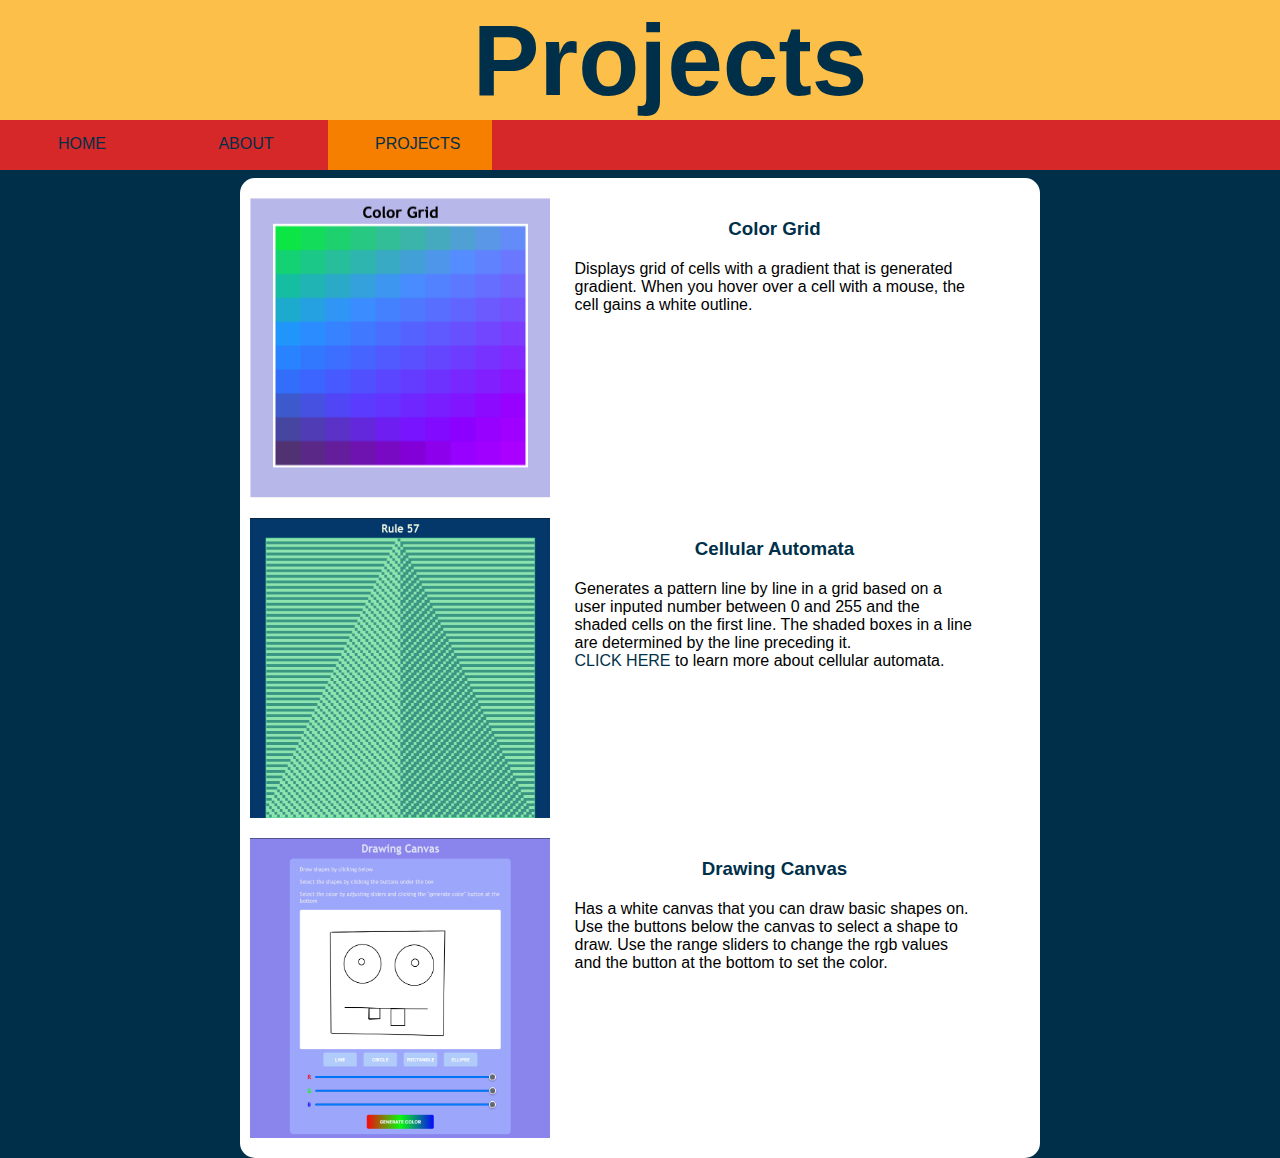
==== projects.html @ 89cf8442 "Add initial files from COSC225" ====
<!DOCTYPE html>
<html lang="en">
    <head>
        <meta charset="UTF-8">
        <title>
            Projects
        </title>
        <link rel="stylesheet" href="style.css">
    </head>
    <body>
        <header>
            <h1>Projects</h1>
            <nav>
                <ul>
                    <li ><a href="index.html">HOME</a></li>
                    <li><a href="about.html">ABOUT</a></li>
                    <li id="active-tab"><a href="projects.html">PROJECTS</a></li>
                </ul>
            </nav>
        </header>
        <div class="main project_main">
            <div class="img_container">
                <img class="project_img" src="assignment03/grid.png" alt="picture of color grid">
            </div>
            <div class="proj_description">
                <h3><a href="assignment03/index.html">Color Grid</a></h3>
                <p>
                    Displays grid of cells with a gradient that is generated gradient. 
                    When you hover over a cell with a mouse, the cell gains a white outline.
                </p>
            </div>
            <div class="img_container">
                <img class="project_img" src="assignment04/cellular_automata.png" alt="picture of cellular automata">
            </div>
            <div class="proj_description">
                <h3><a href="assignment04/index.html">Cellular Automata</a></h3>
                <p>
                    Generates a pattern line by line in a grid based on a user inputed number between 0 and 255 and the shaded cells on the first line.
                    The shaded boxes in a line are determined by the line preceding it. 
                </p>
                <p>
                    <a href="https://en.wikipedia.org/wiki/Cellular_automaton#Elementary_cellular_automata">CLICK HERE</a> to learn more about cellular automata.
                </p>
            </div>
            <div class="img_container">
                <img class="project_img" src="assignment05/drawing_canvas.png" alt="picture of drawing canvas">
            </div>
            <div class="proj_description">
                <h3><a href="assignment05/index.html">Drawing Canvas</a></h3>
                <p>
                    Has a white canvas that you can draw basic shapes on. 
                    Use the buttons below the canvas to select a shape to draw.
                    Use the range sliders to change the rgb values and the button at the bottom to set the color.
                </p>
            </div>
        </div>
    </body>
</html>
---- style.css ----
header{
    position: fixed;
    top: 0;
    left: 0;
    right: 0;
    height: 120px;
    background-color: #FCBF49;
    z-index: 2;
    font-family:'Trebuchet MS', 'Lucida Sans Unicode', 'Lucida Grande', 'Lucida Sans', Arial, sans-serif;
    color: #003049;
}

header h1{
    position:relative;
    display: inline-block;
    text-align: center;
    line-height: 120px;
    width:50%;
    margin: 0;
    margin-left: 25%;
    margin-right: 25%;
    min-width: 700px;
    font-size: 100px;
    
    
}
nav{
    display: flex;
    position:relative;
    top: 0;
    right: 0;
    left: 0;
    height:50px;
    background-color: #D62828;
}
nav ul{
    list-style-type: none;
    margin: 0;
    display: flex;
    align-items: center;
    flex-wrap: nowrap;
    padding: 0;
    width: 50%;
}
nav ul li{
    height:50px;
    display: inline-block;
    text-align: center;
    position:relative;
    padding-left: 5%;
    padding-right: 5%;
    background-color: #D62828;
    width: 100px;
}
nav a{
    position: relative;
    display: inline-block;
    padding: 15px;
    text-decoration: none;
    text-align: center;
    
}
.main{
    top: 170px;
    position: relative;
    width: 780px;
    padding: 10px;
    background-color: white;
    margin: auto;
    border-radius: 15px;
    z-index: 1;
    font-family:'Trebuchet MS', 'Lucida Sans Unicode', 'Lucida Grande', 'Lucida Sans', Arial, sans-serif;
}

.main .main-element{
    width: 600px;
    margin-left: 100px;
    margin-right: 100px;
}

.project_img{
    height: 100%;
    width: 100%;
    float: left;
}

.project_main{
    display: flex;
    flex-wrap: wrap;
}

.proj_description{
    margin: 10px;
    height: 280px;
    width:55%;
}
.proj_description h3{
    padding: 20px;
    padding-left: 25%;
    padding-right: 25%;
    width: 50%;
    position: relative;
    display: inline-block;
    text-align: center;
    margin: auto;
}
.proj_description p{
    width: 400px;
    margin: auto;
}
.main a{
    text-decoration: none;
}
.main a:hover{
    color:#F77F00; 
}

.img_container{
    height: 300px;
    width: 300px;
    margin: 10px 0px;
}
body{
    background-color:#003049;
}

a:link{
    color:#003049;
}
a:visited{
    color:#003049;
}
nav li:hover{
    background-color:  #F77F00;
}

#active-tab{
    background-color:  #F77F00;
}
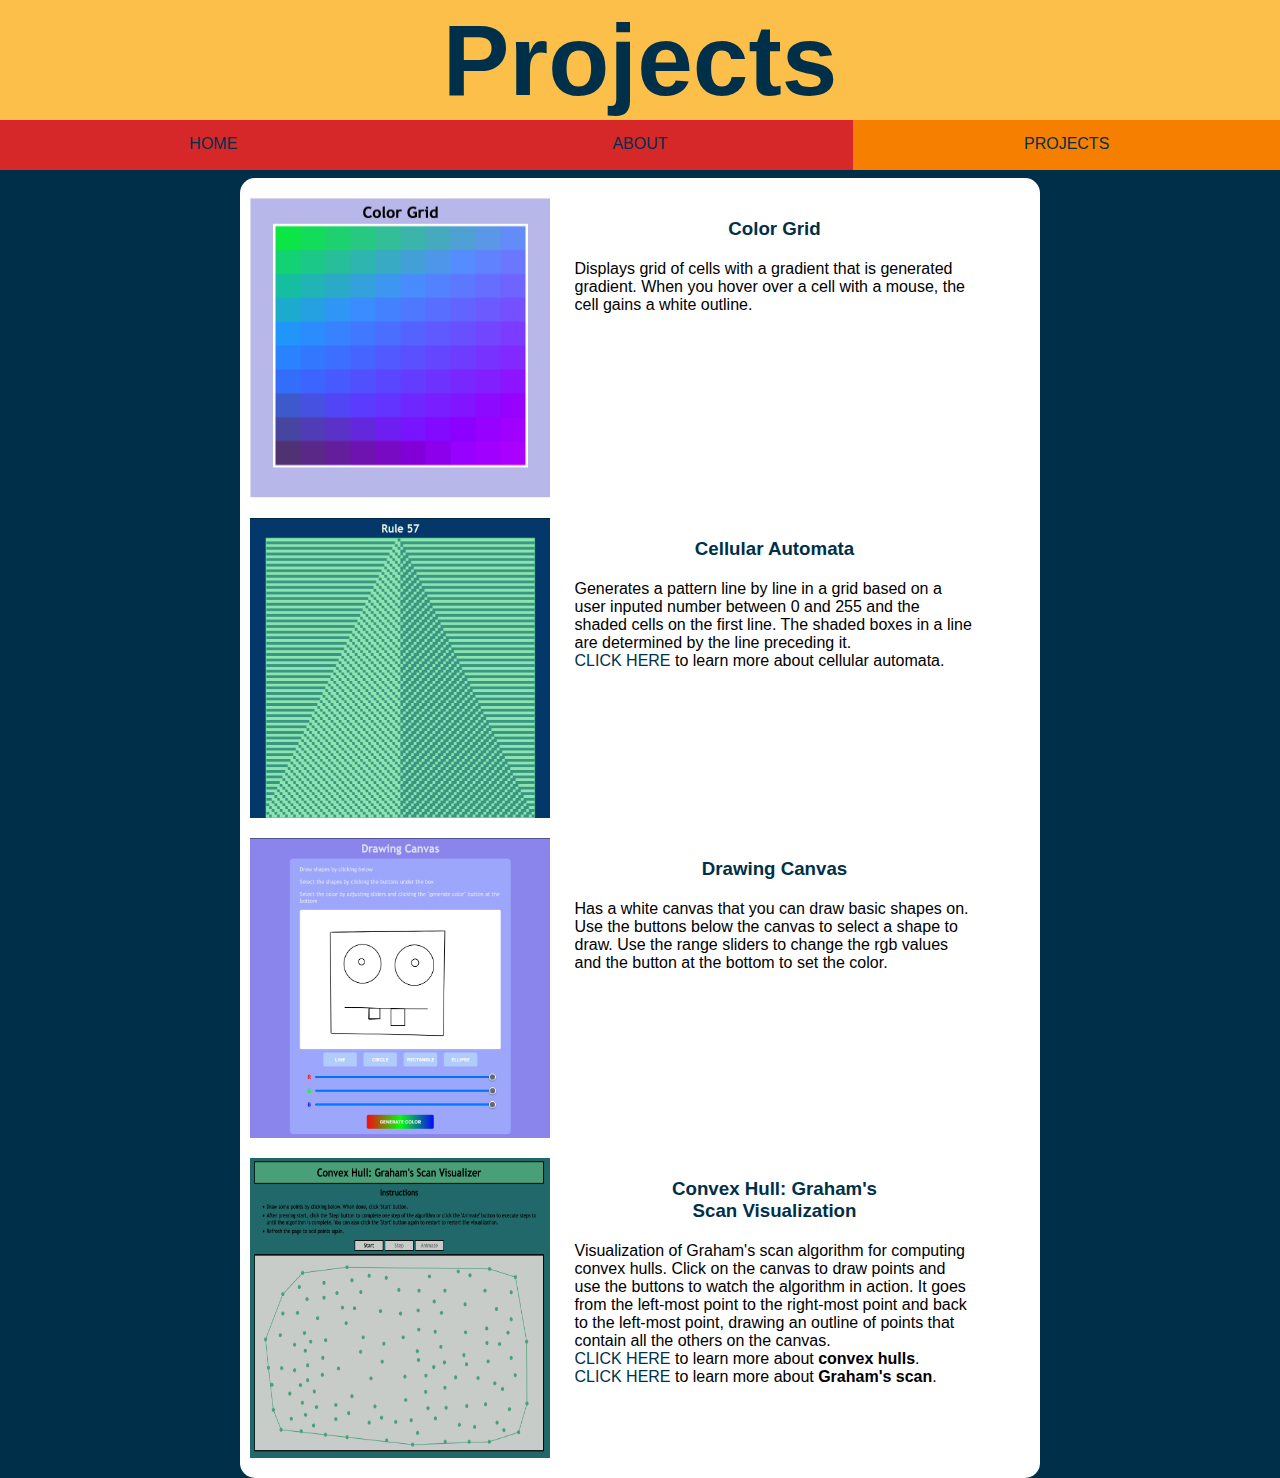
==== commit 234516f9: "Added assignment 06 to the project page" ====
--- a/projects.html
+++ b/projects.html
@@ -53,6 +53,25 @@
                     Use the range sliders to change the rgb values and the button at the bottom to set the color.
                 </p>
             </div>
+            <div class="img_container">
+                <img class="project_img" src="assignment06/convexhull.png" alt="picture of convex hull project">
+            </div>
+            <div class="proj_description">
+                <h3><a href="assignment06/index.html">Convex Hull: Graham's Scan Visualization</a></h3>
+                <p>
+                    Visualization of Graham's scan algorithm for computing convex hulls.
+                    Click on the canvas to draw points and use the buttons to watch the algorithm in action.
+                    It goes from the left-most point to the right-most point and back to the left-most point, 
+                    drawing an outline of points that contain all the others on the canvas.
+                </p>
+
+                <p>
+                    <a href="https://en.wikipedia.org/wiki/Convex_hull">CLICK HERE</a> to learn more about <b>convex hulls</b>.
+                </p>
+                <p>
+                    <a href="https://en.wikipedia.org/wiki/Graham_scan">CLICK HERE</a> to learn more about <b>Graham's scan</b>.
+                </p>
+            </div>
         </div>
     </body>
 </html>--- a/style.css
+++ b/style.css
@@ -12,13 +12,9 @@
 
 header h1{
     position:relative;
-    display: inline-block;
     text-align: center;
     line-height: 120px;
-    width:50%;
-    margin: 0;
-    margin-left: 25%;
-    margin-right: 25%;
+    margin: 0 auto;
     min-width: 700px;
     font-size: 100px;
     
@@ -40,24 +36,24 @@
     align-items: center;
     flex-wrap: nowrap;
     padding: 0;
-    width: 50%;
+    width: 100%;
 }
 nav ul li{
     height:50px;
     display: inline-block;
     text-align: center;
     position:relative;
-    padding-left: 5%;
-    padding-right: 5%;
     background-color: #D62828;
-    width: 100px;
+    width: 33.333%;
 }
 nav a{
     position: relative;
     display: inline-block;
-    padding: 15px;
+    padding: 15px 0 0;
     text-decoration: none;
     text-align: center;
+    width: 100%;
+    height: 70%;
     
 }
 .main{
